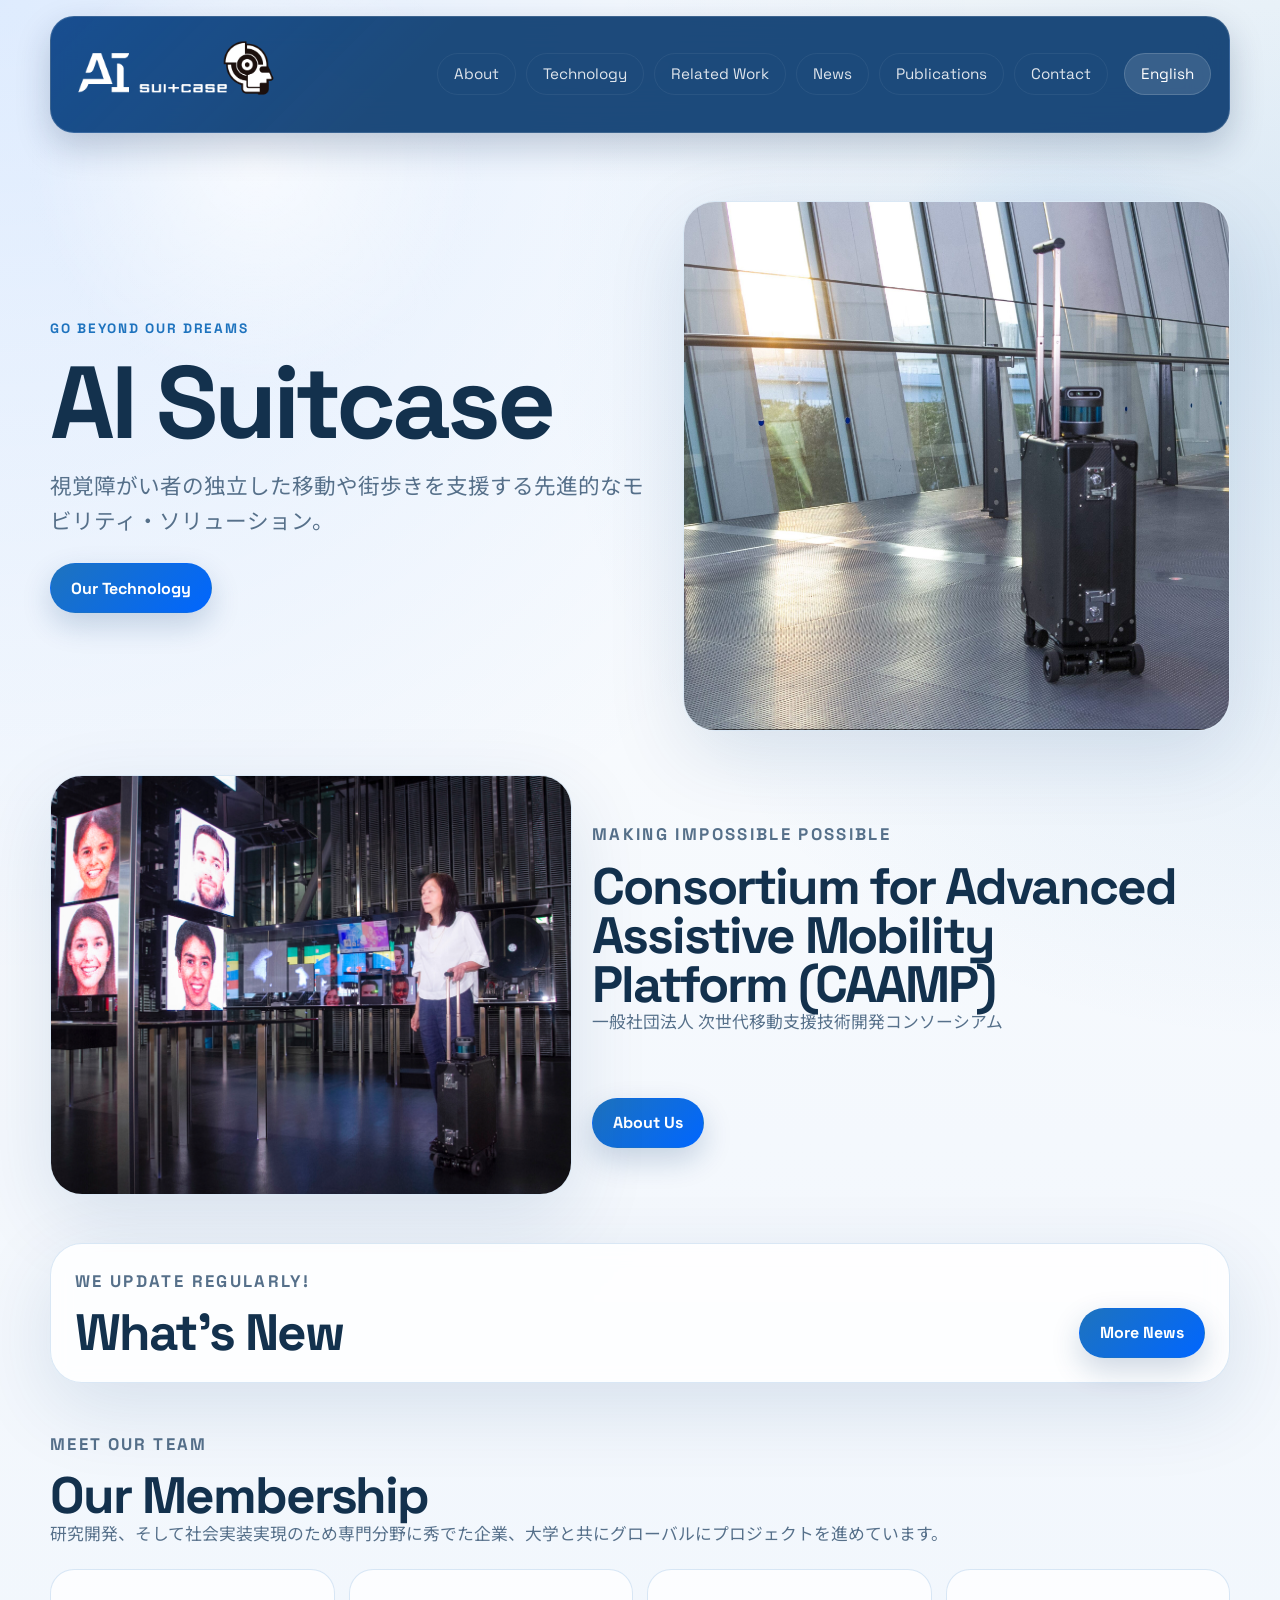
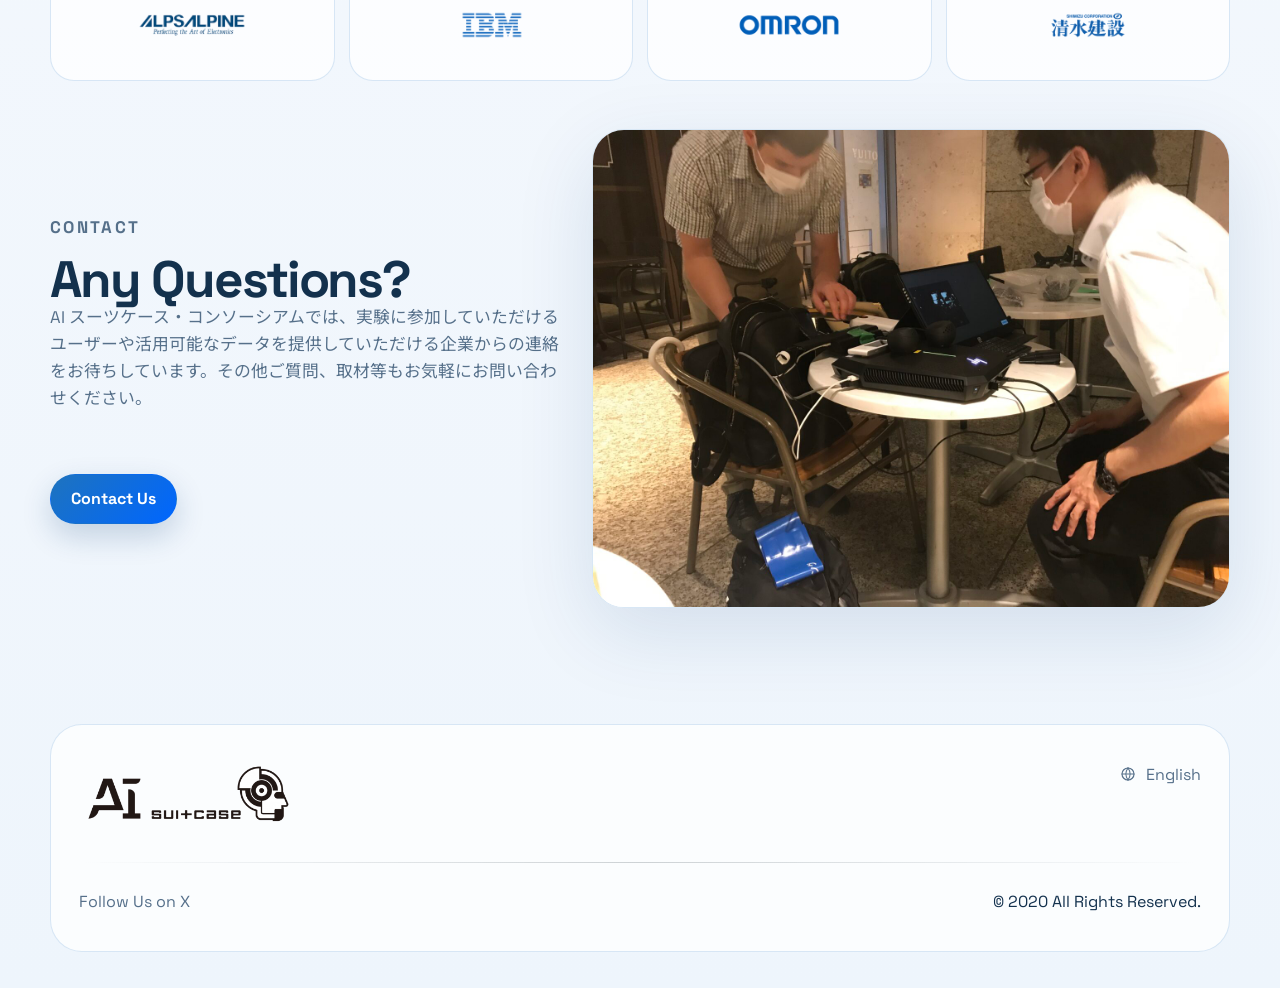
==== docs/index.html @ 3dce0c45 "change dir name Signed-off-by: Daisuke Sato <daisukes@cmu.edu>" ====
<!doctype html>
        <html lang="ja">
        <head>
          <meta charset="utf-8">
          <meta name="viewport" content="width=device-width, initial-scale=1">
          <title>AI Suitcase | CAAMP</title>
          <meta name="description" content="AIスーツケース・コンソーシアムの活動、技術、研究成果をまとめた静的サイト。">
          <link rel="preconnect" href="https://fonts.googleapis.com">
          <link rel="preconnect" href="https://fonts.gstatic.com" crossorigin>
          <link href="https://fonts.googleapis.com/css2?family=Space+Grotesk:wght@400;500;700&family=Noto+Sans+JP:wght@400;500;700;800&display=swap" rel="stylesheet">
          <link rel="stylesheet" href="assets/site.css">
        </head>
        <body class="locale-jp route-home">
          <div class="page-chrome"></div>
          <header class="site-header">
            <div class="header-inner">
              <a class="brand" href="./">
                <img class="brand-logo" src="assets/media/logo-header.png" alt="AIスーツケース">
              </a>
              <button class="nav-toggle" type="button" aria-expanded="false" aria-controls="site-nav">Menu</button>
              <nav class="site-nav" id="site-nav">
                <a class="nav-link" href="about/">About</a><a class="nav-link" href="technology/">Technology</a><a class="nav-link" href="related-work/">Related Work</a><a class="nav-link" href="news/">News</a><a class="nav-link" href="publications/">Publications</a><a class="nav-link" href="contact/">Contact</a>
                <a class="lang-switch" href="en/">English</a>
              </nav>
            </div>
          </header>

          <main class="site-main">
            <section class="hero hero-home reveal">
  <div class="hero-copy">
    <p class="eyebrow">Go Beyond Our Dreams</p>
    <h1>AI Suitcase</h1>
    <p class="lede">視覚障がい者の独立した移動や街歩きを支援する先進的なモビリティ・ソリューション。</p>
    <div class="button-row">
      <a class="button" href="technology/">Our Technology</a>
    </div>
  </div>
  <div class="hero-media">
    <div class="hero-image-frame">
      <img src="assets/media/hero-home.jpg" alt="AI Suitcase moving through a public space" loading="eager">
    </div>
  </div>
</section>

<section class="section split-section reveal home-intro">
  <div class="split-media surface">
    <img src="assets/media/home-intro-jp.jpg" alt="CAAMP members and AI Suitcase field testing" loading="lazy">
  </div>
  <div class="split-copy">
    <div class="section-heading">
      <p class="eyebrow">Making Impossible Possible</p>
      <h2>Consortium for Advanced Assistive Mobility Platform (CAAMP)</h2>
      <p>一般社団法人 次世代移動支援技術開発コンソーシアム</p>
    </div>
    <div class="button-row">
      <a class="button" href="about/">About Us</a>
    </div>
  </div>
</section>

<section class="section reveal">
  <article class="surface home-callout">
    <div class="section-heading">
      <p class="eyebrow">We Update regularly!</p>
      <h2>What&#x27;s New</h2>
    </div>
    <div class="button-row">
      <a class="button" href="news/">More News</a>
    </div>
  </article>
</section>

<section class="section reveal">
  <div class="section-heading">
    <p class="eyebrow">Meet Our Team</p>
    <h2>Our Membership</h2>
    <p>研究開発、そして社会実装実現のため専門分野に秀でた企業、大学と共にグローバルにプロジェクトを進めています。</p>
  </div>
  <div class="logo-strip"><a class="logo-chip" href="https://www.alpsalpine.com/j/" target="_blank" rel="noreferrer"><img src="assets/media/logo-alps.png" alt="Alps Alpine" loading="lazy"></a><a class="logo-chip" href="https://www.ibm.com/jp-ja" target="_blank" rel="noreferrer"><img src="assets/media/logo-ibm.png" alt="IBM" loading="lazy"></a><a class="logo-chip" href="https://www.omron.co.jp/" target="_blank" rel="noreferrer"><img src="assets/media/logo-omron.png" alt="OMRON" loading="lazy"></a><a class="logo-chip" href="https://www.shimz.co.jp/" target="_blank" rel="noreferrer"><img src="assets/media/logo-shimizu.png" alt="Shimizu" loading="lazy"></a></div>
</section>

<section class="section split-section reveal home-contact">
  <div class="split-copy">
    <div class="section-heading">
      <p class="eyebrow">Contact</p>
      <h2>Any Questions?</h2>
      <p>AI スーツケース・コンソーシアムでは、実験に参加していただけるユーザーや活用可能なデータを提供していただける企業からの連絡をお待ちしています。その他ご質問、取材等もお気軽にお問い合わせください。</p>
    </div>
    <div class="button-row">
      <a class="button" href="contact/">Contact Us</a>
    </div>
  </div>
  <div class="split-media surface">
    <img src="assets/media/home-contact.jpg" alt="Demonstration scene with AI Suitcase users" loading="lazy">
  </div>
</section>
          </main>

          <footer class="site-footer">
  <div class="footer-shell">
    <div class="footer-row footer-row-top">
      <a class="footer-brand" href="./">
        <img src="assets/media/logo-footer.png" alt="AI Suitcase" loading="lazy">
      </a>
      <div class="footer-row-action">
        <a class="footer-language-link" href="en/"><svg viewBox="0 0 24 24" aria-hidden="true"><circle cx="12" cy="12" r="9"></circle><path d="M3 12h18"></path><path d="M12 3a15 15 0 0 1 0 18"></path><path d="M12 3a15 15 0 0 0 0 18"></path></svg><span>English</span></a>
      </div>
    </div>
    <div class="footer-rule"></div>
    <div class="footer-row footer-row-bottom">
      <div class="footer-row-action">
        <a class="footer-follow-link" href="https://twitter.com/AISuitcaseCAAMP" target="_blank" rel="noreferrer" aria-label="Follow AI Suitcase on X">Follow Us on X</a>
      </div>
      <p class="footer-copy">© 2020 All Rights Reserved.</p>
    </div>
  </div>
</footer>

          <script src="assets/site.js" defer></script>
        </body>
        </html>
---- docs/assets/site.css ----
:root {
  --bg: #f4f8fd;
  --bg-strong: #e8f0fa;
  --surface: rgba(255, 255, 255, 0.84);
  --surface-strong: rgba(255, 255, 255, 0.96);
  --text: #13314d;
  --muted: #56708a;
  --accent: #1e73be;
  --accent-2: #0066ff;
  --accent-dark: #0f3f73;
  --header-bg: rgba(15, 63, 115, 0.94);
  --header-border: rgba(255, 255, 255, 0.14);
  --border: rgba(30, 115, 190, 0.16);
  --shadow: 0 24px 80px rgba(12, 61, 115, 0.12);
  --radius-xl: 32px;
  --radius-lg: 24px;
  --radius-md: 18px;
  --radius-sm: 999px;
  --content: 1180px;
}

*,
*::before,
*::after {
  box-sizing: border-box;
}

html {
  scroll-behavior: smooth;
}

body {
  margin: 0;
  min-height: 100vh;
  color: var(--text);
  background:
    radial-gradient(circle at 0% 0%, rgba(0, 102, 255, 0.12), transparent 34%),
    radial-gradient(circle at 100% 12%, rgba(30, 115, 190, 0.16), transparent 28%),
    linear-gradient(180deg, #fdfefe 0%, var(--bg) 44%, #eef5fc 100%);
  font-family: "Space Grotesk", "Noto Sans JP", sans-serif;
  line-height: 1.6;
}

img,
video {
  display: block;
  max-width: 100%;
}

a {
  color: inherit;
  text-decoration: none;
}

p,
ul,
ol {
  margin: 0;
}

ul {
  padding-left: 1.2rem;
}

.page-chrome {
  position: fixed;
  inset: 0;
  pointer-events: none;
  background:
    radial-gradient(circle at 20% 18%, rgba(255, 255, 255, 0.68), transparent 18%),
    radial-gradient(circle at 82% 32%, rgba(142, 192, 245, 0.22), transparent 14%);
  z-index: -1;
}

.site-header {
  position: sticky;
  top: 0;
  z-index: 20;
  padding: 16px 20px 0;
}

.header-inner {
  max-width: var(--content);
  margin: 0 auto;
  display: flex;
  align-items: center;
  justify-content: space-between;
  gap: 24px;
  padding: 14px 18px;
  border: 1px solid var(--header-border);
  border-radius: var(--radius-lg);
  background:
    linear-gradient(135deg, rgba(0, 102, 255, 0.16), transparent 32%),
    var(--header-bg);
  backdrop-filter: blur(18px);
  box-shadow: 0 14px 34px rgba(8, 38, 77, 0.22);
}

.brand {
  display: inline-flex;
  align-items: center;
  min-width: 0;
}

.brand-logo {
  width: 216px;
  height: auto;
}

.site-nav {
  display: flex;
  align-items: center;
  gap: 10px;
  flex-wrap: wrap;
}

.nav-link,
.lang-switch {
  display: inline-flex;
  align-items: center;
  justify-content: center;
  min-height: 42px;
  padding: 0 16px;
  border-radius: var(--radius-sm);
  border: 1px solid rgba(255, 255, 255, 0.06);
  color: rgba(255, 255, 255, 0.86);
  font-size: 0.95rem;
  transition: 180ms ease;
}

.nav-link:hover,
.lang-switch:hover {
  color: #fff;
  border-color: rgba(255, 255, 255, 0.14);
  background: rgba(255, 255, 255, 0.1);
}

.nav-link.is-active,
.lang-switch {
  color: #fff;
  border-color: rgba(255, 255, 255, 0.16);
  background: rgba(255, 255, 255, 0.12);
}

.lang-switch {
  margin-left: 6px;
}

.chip {
  display: inline-flex;
  align-items: center;
  justify-content: center;
  min-height: 42px;
  padding: 0 16px;
  border-radius: var(--radius-sm);
  border: 1px solid rgba(30, 115, 190, 0.14);
  color: var(--accent-dark);
  background: rgba(30, 115, 190, 0.06);
  font-size: 0.95rem;
  transition: 180ms ease;
}

.chip:hover {
  color: var(--accent-dark);
  border-color: rgba(30, 115, 190, 0.22);
  background: rgba(30, 115, 190, 0.12);
}

.nav-toggle {
  display: none;
  appearance: none;
  border: 1px solid rgba(255, 255, 255, 0.14);
  background: rgba(255, 255, 255, 0.08);
  color: #fff;
  border-radius: var(--radius-sm);
  min-height: 42px;
  padding: 0 16px;
  font: inherit;
}

.site-main {
  padding: 28px 20px 80px;
}

.hero,
.section {
  max-width: var(--content);
  margin: 0 auto 24px;
}

.hero {
  display: grid;
  grid-template-columns: minmax(0, 1.05fr) minmax(320px, 0.95fr);
  gap: 28px;
  align-items: center;
  padding: 40px 0 8px;
}

.page-hero {
  grid-template-columns: minmax(0, 1.15fr) minmax(0, 0.85fr);
}

.hero-single {
  grid-template-columns: 1fr;
}

.hero-single .hero-copy {
  max-width: 54rem;
}

.hero-copy,
.hero-media,
.surface,
.split-media {
  border-radius: var(--radius-xl);
}

.hero-copy {
  padding: 6px 0;
}

.eyebrow,
.section-kicker {
  margin-bottom: 14px;
  color: var(--accent);
  font-size: 0.85rem;
  font-weight: 700;
  letter-spacing: 0.14em;
  text-transform: uppercase;
}

.hero h1,
.section-heading h2,
.site-footer h2 {
  margin: 0;
  line-height: 0.96;
  letter-spacing: -0.04em;
  font-weight: 700;
}

.section-heading h3 {
  margin: 0;
  font-size: clamp(1.4rem, 2.6vw, 2rem);
  line-height: 1.05;
  letter-spacing: -0.03em;
}

.hero h1 {
  font-size: clamp(3.7rem, 8vw, 7rem);
  max-width: 10ch;
}

.page-hero h1 {
  font-size: clamp(2.8rem, 6vw, 4.8rem);
  max-width: 12ch;
}

.lede,
.section-heading p,
.surface p,
.member-card p,
.contact-card p {
  color: var(--muted);
  font-size: 1.05rem;
}

.lede {
  max-width: 40rem;
  margin-top: 18px;
  font-size: clamp(1.1rem, 2vw, 1.35rem);
}

.button-row,
.section-actions,
.chip-row {
  display: flex;
  flex-wrap: wrap;
  gap: 12px;
  margin-top: 24px;
}

.button {
  display: inline-flex;
  align-items: center;
  justify-content: center;
  min-height: 50px;
  padding: 0 20px;
  border-radius: var(--radius-sm);
  background: linear-gradient(135deg, var(--accent), var(--accent-2));
  color: #fff;
  border: 1px solid transparent;
  font-weight: 700;
  transition: transform 180ms ease, box-shadow 180ms ease, background 180ms ease;
  box-shadow: 0 12px 30px rgba(12, 61, 115, 0.2);
}

.button:hover {
  transform: translateY(-1px);
  box-shadow: 0 18px 36px rgba(12, 61, 115, 0.24);
}

.button.button-secondary {
  background: rgba(255, 255, 255, 0.76);
  color: var(--accent-dark);
  border-color: var(--border);
  box-shadow: none;
}

.hero-media {
  position: relative;
}

.hero-image-frame,
.split-media,
.video-shell {
  overflow: hidden;
  border: 1px solid var(--border);
  background: var(--surface-strong);
  box-shadow: var(--shadow);
}

.hero-image-frame {
  min-height: 520px;
  border-radius: var(--radius-xl);
}

.hero-image-frame img,
.split-media img {
  width: 100%;
  height: 100%;
  object-fit: cover;
}

.floating-note {
  position: absolute;
  right: 20px;
  bottom: -18px;
  max-width: 240px;
  padding: 18px 20px;
}

.surface {
  border: 1px solid var(--border);
  background: var(--surface);
  backdrop-filter: blur(10px);
  box-shadow: var(--shadow);
  padding: 24px;
}

.section {
  padding: 12px 0;
}

.section-accent .surface,
.highlight-card {
  background: linear-gradient(180deg, rgba(247, 251, 255, 0.96), rgba(234, 243, 252, 0.9));
}

.section-heading {
  margin-bottom: 22px;
}

.section-heading-compact {
  margin-bottom: 16px;
}

.section-heading h2,
.site-footer h2 {
  font-size: clamp(2rem, 4vw, 3.3rem);
  max-width: 14ch;
}

.card-grid,
.metric-grid,
.member-grid,
.contact-grid,
.stack-grid {
  display: grid;
  gap: 18px;
}

.card-grid {
  grid-template-columns: repeat(3, minmax(0, 1fr));
}

.card-grid-2 {
  grid-template-columns: repeat(2, minmax(0, 1fr));
}

.card-grid-3 {
  grid-template-columns: repeat(3, minmax(0, 1fr));
}

.card-grid-4 {
  grid-template-columns: repeat(4, minmax(0, 1fr));
}

.metric-grid {
  grid-template-columns: repeat(3, minmax(0, 1fr));
}

.member-grid {
  grid-template-columns: repeat(3, minmax(0, 1fr));
}

.contact-grid {
  grid-template-columns: repeat(2, minmax(0, 1fr));
}

.stack-grid {
  grid-template-columns: repeat(2, minmax(0, 1fr));
}

.surface h3,
.resource-card h3,
.member-card h3 {
  margin: 0 0 10px;
  font-size: 1.2rem;
  line-height: 1.15;
}

.member-card {
  display: grid;
  gap: 16px;
  padding: 0;
  overflow: hidden;
}

.member-card img {
  width: 100%;
  aspect-ratio: 1 / 0.9;
  object-fit: cover;
}

.member-card > div {
  padding: 0 20px 20px;
}

.tech-card img {
  width: 84px;
  height: 84px;
  margin-bottom: 18px;
  object-fit: contain;
}

.step-card {
  min-height: 100%;
}

.split-section {
  display: grid;
  grid-template-columns: minmax(0, 0.9fr) minmax(0, 1.1fr);
  gap: 20px;
  align-items: stretch;
}

.split-copy {
  display: flex;
  flex-direction: column;
  justify-content: center;
  gap: 16px;
  padding: 8px 0;
}

.split-copy.surface,
.split-media.surface {
  min-height: 100%;
}

.split-media {
  min-height: 380px;
  padding: 0;
}

.logo-strip {
  display: grid;
  grid-template-columns: repeat(auto-fit, minmax(160px, 1fr));
  gap: 14px;
}

.logo-chip {
  display: flex;
  align-items: center;
  justify-content: center;
  min-height: 112px;
  padding: 18px;
  border-radius: var(--radius-lg);
  border: 1px solid var(--border);
  background: rgba(255, 255, 255, 0.72);
}

.logo-chip:hover {
  border-color: rgba(11, 106, 103, 0.24);
  background: rgba(255, 255, 255, 0.88);
}

.logo-chip img {
  max-height: 44px;
  width: auto;
  object-fit: contain;
}

.home-intro .section-heading h2 {
  max-width: 18ch;
}

.home-contact .section-heading h2 {
  max-width: 12ch;
}

.home-intro .split-media,
.home-contact .split-media {
  min-height: 420px;
}

.home-callout {
  display: flex;
  align-items: end;
  justify-content: space-between;
  gap: 24px;
}

.home-callout .section-heading,
.home-callout .button-row {
  margin: 0;
}

.about-page-title {
  padding-top: 32px;
}

.about-page-title h1 {
  margin: 0;
  font-size: clamp(3rem, 8vw, 5.4rem);
  line-height: 0.95;
  letter-spacing: -0.05em;
}

.about-mission-grid,
.about-media-grid {
  display: grid;
  grid-template-columns: repeat(2, minmax(0, 1fr));
  gap: 20px;
  align-items: stretch;
}

.about-mission-copy h2,
.about-document h2,
.about-contact-copy h2 {
  margin: 0 0 16px;
  font-size: clamp(1.9rem, 4vw, 3rem);
  line-height: 1;
  letter-spacing: -0.04em;
}

.about-mission-copy-single {
  max-width: 60rem;
}

.about-inline-video video {
  width: 100%;
  aspect-ratio: 4 / 3;
  object-fit: cover;
  background: #000;
}

.about-rule {
  display: grid;
  grid-template-columns: 1fr auto 1fr;
  gap: 18px;
  align-items: center;
  margin: 28px 0 18px;
}

.about-rule h3 {
  margin: 0;
  font-size: 1.18rem;
  line-height: 1.15;
}

.about-rule-line {
  height: 1px;
  background: linear-gradient(90deg, transparent, rgba(19, 40, 44, 0.2), transparent);
}

.about-member-grid,
.about-logo-grid,
.about-tech-grid {
  display: grid;
  gap: 18px;
}

.about-member-grid-board {
  grid-template-columns: repeat(4, minmax(0, 1fr));
}

.about-member-grid-distinguished {
  grid-template-columns: repeat(2, minmax(0, 1fr));
  max-width: 840px;
  margin: 0 auto;
}

.member-card-compact {
  max-width: 360px;
  width: 100%;
  justify-self: center;
}

.member-card-compact img {
  aspect-ratio: 1 / 1;
}

.about-logo-grid {
  grid-template-columns: repeat(4, minmax(0, 1fr));
}

.about-logo-panel {
  display: flex;
  align-items: center;
  justify-content: center;
  min-height: 136px;
}

.about-logo-panel img {
  width: auto;
  max-width: 72%;
  max-height: 56px;
  object-fit: contain;
}

.about-empty {
  min-height: 20px;
  border-top: 1px dashed rgba(19, 40, 44, 0.16);
}

.about-support-list {
  list-style: none;
  padding: 26px 28px;
  display: grid;
  gap: 14px;
}

.about-support-list li {
  position: relative;
  padding-left: 18px;
  color: var(--muted);
}

.about-support-list li::before {
  content: "";
  position: absolute;
  left: 0;
  top: 0.72em;
  width: 7px;
  height: 7px;
  border-radius: 999px;
  background: var(--accent);
  transform: translateY(-50%);
}

.about-document {
  text-align: center;
  padding: 34px 24px;
}

.about-document p {
  display: flex;
  justify-content: center;
}

.about-tech-head {
  display: flex;
  align-items: end;
  justify-content: space-between;
  gap: 24px;
  margin-bottom: 22px;
}

.about-tech-grid {
  grid-template-columns: repeat(3, minmax(0, 1fr));
}

.about-tech-card {
  display: grid;
  align-content: start;
  justify-items: center;
  gap: 18px;
  min-height: 100%;
  text-align: center;
}

.about-tech-card h3 {
  margin: 0;
  font-size: 1.04rem;
  line-height: 1.2;
}

.about-tech-icon {
  width: 100%;
  max-width: 164px;
  aspect-ratio: 1 / 1;
  object-fit: contain;
}

.about-tech-sponsor {
  display: flex;
  align-items: center;
  justify-content: center;
  min-height: 52px;
}

.about-tech-sponsor img {
  width: auto;
  max-width: 76%;
  max-height: 42px;
  object-fit: contain;
}

.about-contact-copy {
  padding: 32px;
}

.page-title-section,
.technology-page-title {
  padding-top: 32px;
}

.page-title-panel,
.technology-title-panel {
  padding: 44px 40px;
  background:
    linear-gradient(135deg, rgba(11, 106, 103, 0.16), rgba(255, 255, 255, 0.82)),
    linear-gradient(180deg, rgba(255, 255, 255, 0.9), rgba(255, 255, 255, 0.7));
}

.page-title-panel h1,
.technology-title-panel h1 {
  margin: 0;
  font-size: clamp(3rem, 8vw, 5.4rem);
  line-height: 0.95;
  letter-spacing: -0.05em;
}

.section-divider-title {
  display: grid;
  grid-template-columns: 1fr auto 1fr;
  gap: 18px;
  align-items: center;
  margin-bottom: 22px;
}

.section-divider-title h2 {
  margin: 0;
  font-size: clamp(1.8rem, 3.6vw, 2.7rem);
  line-height: 1;
  letter-spacing: -0.04em;
}

.section-divider-line {
  height: 1px;
  background: linear-gradient(90deg, transparent, rgba(19, 40, 44, 0.2), transparent);
}

.related-intro-panel,
.news-twitter-panel,
.contact-panel {
  max-width: 920px;
  margin: 0 auto;
}

.related-intro-panel p,
.news-twitter-panel p,
.contact-panel p {
  color: var(--muted);
}

.news-twitter-panel {
  display: grid;
  justify-items: center;
  gap: 14px;
  text-align: center;
}

.news-release-grid,
.news-media-stack,
.publication-archive {
  display: grid;
  gap: 18px;
}

.news-release-grid,
.news-media-stack,
.publication-archive,
.contact-page-layout {
  max-width: 980px;
  margin: 0 auto;
}

.news-release-grid-cards {
  grid-template-columns: repeat(2, minmax(0, 1fr));
}

.news-release-card,
.news-media-year,
.publication-year-static {
  min-height: 100%;
}

.publication-year-static {
  display: grid;
  gap: 14px;
}

.publication-year-heading,
.contact-panel h2 {
  margin: 0;
  font-size: clamp(1.9rem, 4vw, 3rem);
  line-height: 1;
  letter-spacing: -0.04em;
}

.contact-panel {
  padding: 32px;
}

.contact-detail-stack {
  display: grid;
  gap: 16px;
  margin-top: 20px;
}

.contact-detail-item p:last-child {
  max-width: 34rem;
}

.contact-map-frame {
  overflow: hidden;
  padding: 0;
}

.contact-map-frame iframe {
  display: block;
  width: 100%;
  min-height: 420px;
  border: 0;
}

.technology-video-frame {
  overflow: hidden;
  background: #000;
}

.technology-video-frame iframe {
  display: block;
  width: 100%;
  aspect-ratio: 16 / 9;
  border: 0;
}

.technology-system-section {
  display: grid;
  grid-template-columns: minmax(220px, 0.38fr) minmax(0, 1fr);
  gap: 26px;
  align-items: start;
}

.technology-system-copy {
  padding-top: 8px;
}

.technology-system-copy h2,
.technology-section-title h2,
.technology-contact-copy h2 {
  margin: 0;
  font-size: clamp(2rem, 4vw, 3.2rem);
  line-height: 0.98;
  letter-spacing: -0.04em;
}

.technology-system-media {
  display: grid;
  gap: 18px;
  padding: 24px;
}

.technology-system-media img {
  width: 100%;
  height: auto;
  object-fit: contain;
}

.technology-system-labels {
  list-style: none;
  padding: 0;
  display: flex;
  flex-wrap: wrap;
  gap: 10px;
}

.technology-system-labels li {
  padding: 8px 14px;
  border: 1px solid var(--border);
  border-radius: 999px;
  background: rgba(255, 255, 255, 0.72);
  color: var(--muted);
  font-size: 0.92rem;
}

.technology-section-title {
  margin-bottom: 22px;
  text-align: center;
}

.technology-card-grid,
.technology-video-grid {
  display: grid;
  gap: 18px;
}

.technology-card-grid {
  grid-template-columns: repeat(3, minmax(0, 1fr));
}

.technology-card {
  display: grid;
  align-content: start;
  justify-items: center;
  gap: 18px;
  min-height: 100%;
  text-align: center;
}

.technology-card-image {
  width: min(100%, 220px);
  height: 168px;
  object-fit: contain;
}

.technology-card h3 {
  margin: 0;
  font-size: 1.04rem;
  line-height: 1.22;
}

.technology-card-sponsor {
  display: flex;
  align-items: center;
  justify-content: center;
  min-height: 56px;
  margin-top: auto;
}

.technology-card-sponsor img {
  width: auto;
  max-width: 78%;
  max-height: 44px;
  object-fit: contain;
}

.technology-card-sponsor-empty {
  visibility: hidden;
}

.technology-video-grid {
  grid-template-columns: repeat(2, minmax(0, 1fr));
}

.technology-contact-copy {
  padding: 32px;
}

.technology-contact-copy p {
  max-width: 38rem;
}

.link-list,
.publication-list {
  display: grid;
  gap: 12px;
  margin-top: 10px;
  color: var(--muted);
}

.link-list.dense,
.publication-list {
  gap: 10px;
}

.link-list li,
.publication-list li {
  break-inside: avoid;
}

.link-list a,
.publication-list a {
  text-decoration: underline;
  text-decoration-color: rgba(11, 106, 103, 0.4);
  text-underline-offset: 0.18em;
}

.news-card,
.publication-year,
.resource-card,
.contact-card {
  min-height: 100%;
}

.publication-list {
  column-count: 2;
  column-gap: 24px;
}

.video-shell {
  padding: 0;
  border-radius: var(--radius-xl);
}

.video-shell video {
  width: 100%;
  aspect-ratio: 16 / 9;
  background: #000;
}

.site-footer {
  padding: 0 20px 36px;
}

.footer-shell {
  max-width: var(--content);
  margin: 0 auto;
  padding: 28px;
  border-radius: var(--radius-xl);
  border: 1px solid var(--border);
  background: rgba(255, 255, 255, 0.74);
}

.footer-row {
  display: flex;
  align-items: center;
  justify-content: space-between;
  gap: 24px;
}

.footer-row-top {
  align-items: flex-start;
}

.footer-brand {
  display: inline-flex;
  align-items: center;
}

.footer-brand img {
  width: min(220px, 100%);
  height: auto;
}

.footer-row-action {
  display: flex;
  align-items: center;
  justify-content: flex-end;
  min-height: 42px;
}

.footer-rule {
  height: 1px;
  margin: 18px 0;
  background: linear-gradient(90deg, transparent, rgba(19, 40, 44, 0.2), transparent);
}

.footer-language-link,
.footer-follow-link {
  display: inline-flex;
  align-items: center;
  gap: 10px;
  min-height: 42px;
  color: var(--muted);
  transition: 180ms ease;
}

.footer-language-link:hover,
.footer-follow-link:hover {
  color: var(--text);
}

.footer-language-link svg {
  width: 16px;
  height: 16px;
  fill: none;
  stroke: currentColor;
  stroke-width: 1.8;
  stroke-linecap: round;
  stroke-linejoin: round;

.footer-follow-link,
.footer-copy {
  margin: 0;
  font-size: 0.95rem;
}

.footer-copy {
  text-align: right;
}

.reveal {
  opacity: 0;
  transform: translateY(28px);
  transition: opacity 560ms ease, transform 560ms ease;
}

.reveal.is-visible {
  opacity: 1;
  transform: translateY(0);
}

@media (max-width: 1100px) {
  .hero,
  .page-hero,
  .split-section,
  .card-grid,
  .card-grid-2,
  .card-grid-3,
  .card-grid-4,
  .metric-grid,
  .member-grid,
  .contact-grid,
  .stack-grid,
  .logo-strip {
    grid-template-columns: repeat(2, minmax(0, 1fr));
  }

  .hero {
    padding-top: 20px;
  }

  .publication-list {
    column-count: 1;
  }

  .about-member-grid-board,
  .about-logo-grid,
  .about-tech-grid,
  .about-mission-grid,
  .about-media-grid,
  .technology-card-grid,
  .technology-video-grid {
    grid-template-columns: repeat(2, minmax(0, 1fr));
  }

  .technology-system-section {
    grid-template-columns: 1fr;
  }

  .news-release-grid-cards {
    grid-template-columns: repeat(2, minmax(0, 1fr));
  }
}

@media (max-width: 760px) {
  .site-header {
    padding: 12px 12px 0;
  }

  .header-inner {
    gap: 12px;
    padding: 12px;
    flex-wrap: wrap;
  }

  .brand-logo {
    width: 172px;
  }

  .nav-toggle {
    display: inline-flex;
    margin-left: auto;
  }

  .site-nav {
    display: none;
    width: 100%;
    flex-direction: column;
    align-items: stretch;
    padding-top: 10px;
  }

  .site-nav.is-open {
    display: flex;
  }

  .nav-link,
  .lang-switch {
    width: 100%;
    justify-content: flex-start;
    margin-left: 0;
  }

  .home-callout {
    flex-direction: column;
    align-items: flex-start;
  }

  .about-mission-grid,
  .about-media-grid,
  .about-member-grid-board,
  .about-member-grid-distinguished,
  .about-logo-grid,
  .about-tech-grid,
  .technology-card-grid,
  .technology-video-grid,
  .news-release-grid-cards {
    grid-template-columns: 1fr;
  }

  .about-rule {
    grid-template-columns: 1fr;
    gap: 10px;
  }

  .section-divider-title {
    grid-template-columns: 1fr;
    gap: 10px;
  }

  .section-divider-line:first-child {
    display: none;
  }

  .about-rule-line:first-child {
    display: none;
  }

  .about-tech-head {
    flex-direction: column;
    align-items: flex-start;
  }

  .page-title-panel,
  .technology-title-panel,
  .technology-contact-copy,
  .contact-panel {
    padding: 28px 24px;
  }

  .contact-map-frame iframe {
    min-height: 320px;
  }

  .site-main {
    padding: 20px 12px 56px;
  }

  .hero,
  .page-hero,
  .split-section,
  .card-grid,
  .card-grid-2,
  .card-grid-3,
  .card-grid-4,
  .metric-grid,
  .member-grid,
  .contact-grid,
  .stack-grid,
  .logo-strip {
    grid-template-columns: 1fr;
  }

  .hero h1 {
    font-size: clamp(2.8rem, 14vw, 4.4rem);
  }

  .hero-image-frame {
    min-height: 360px;
  }

  .surface {
    padding: 20px;
  }

  .floating-note {
    position: static;
    margin-top: 14px;
    max-width: none;
  }

  .footer-shell {
    padding: 22px;
  }

  .footer-row {
    flex-direction: column;
    align-items: flex-start;
  }

  .footer-row-action,
  .footer-copy {
    justify-content: flex-start;
    text-align: left;
  }
}
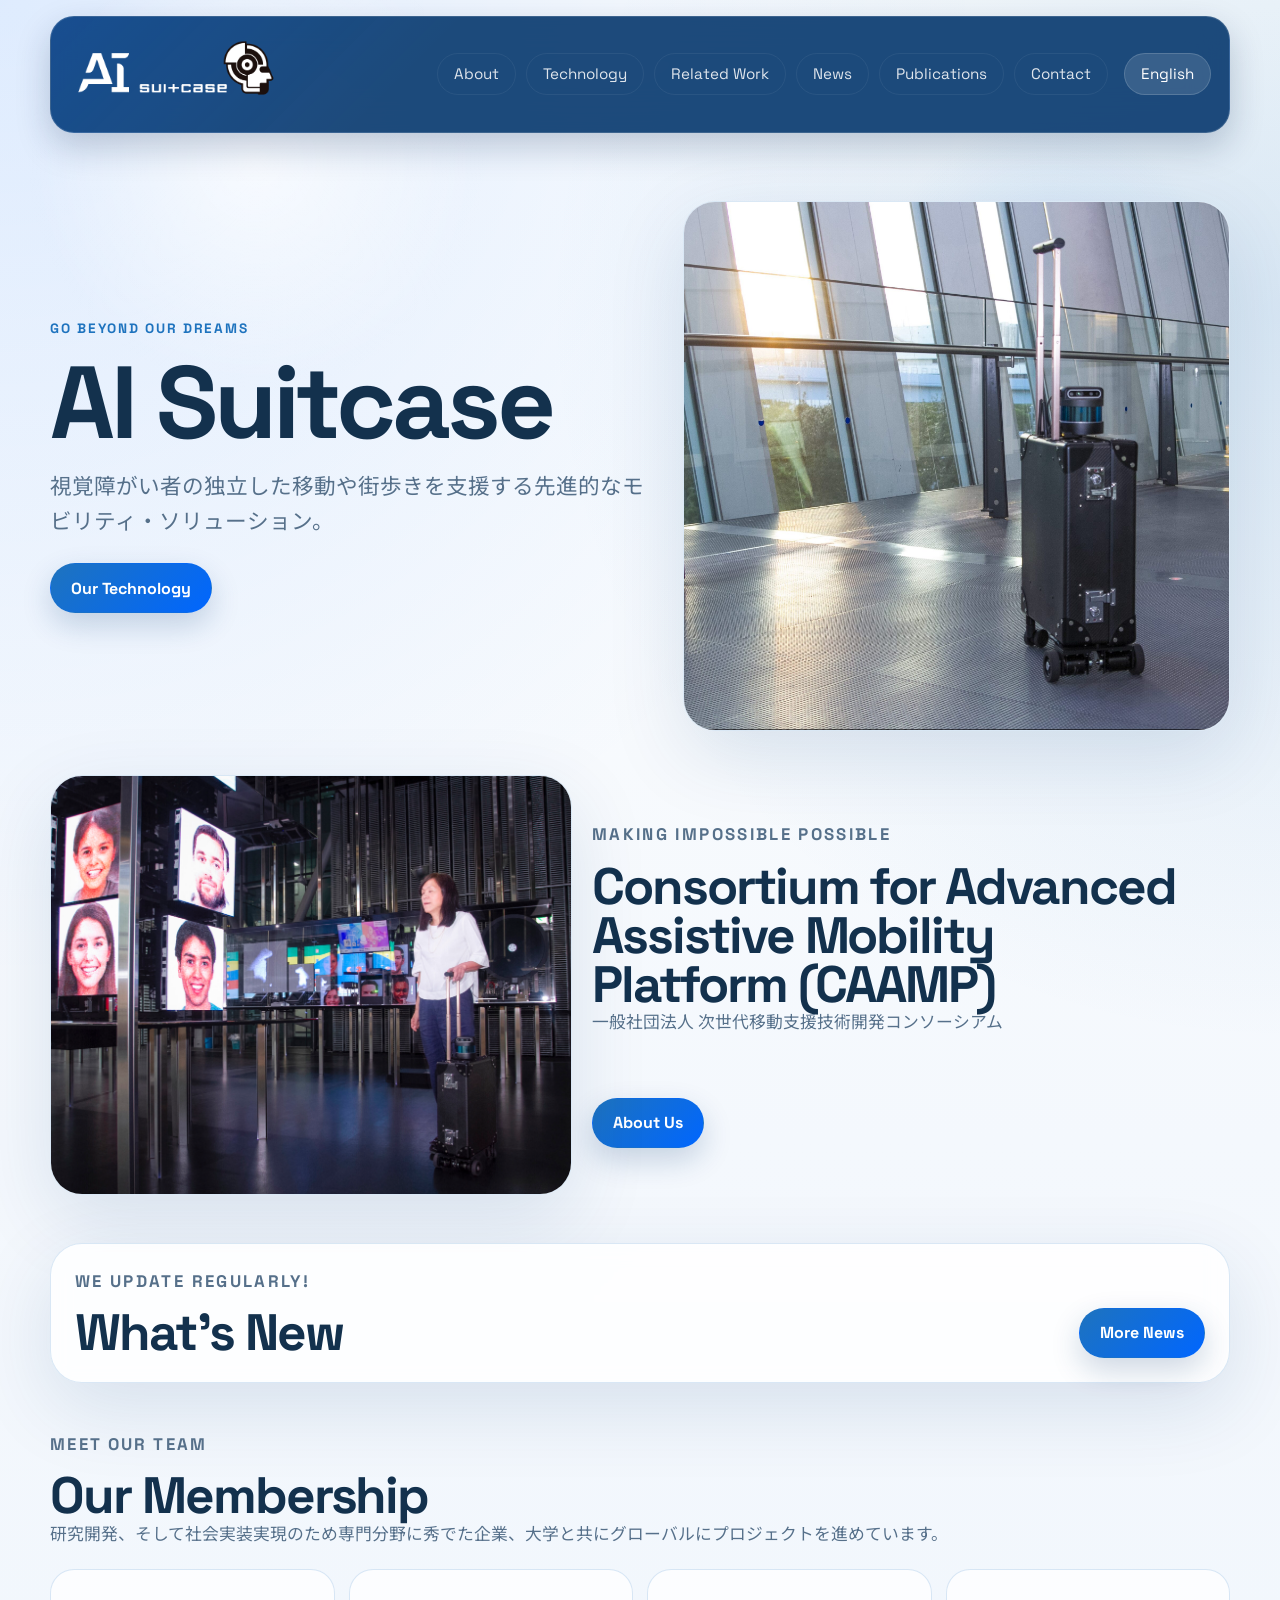
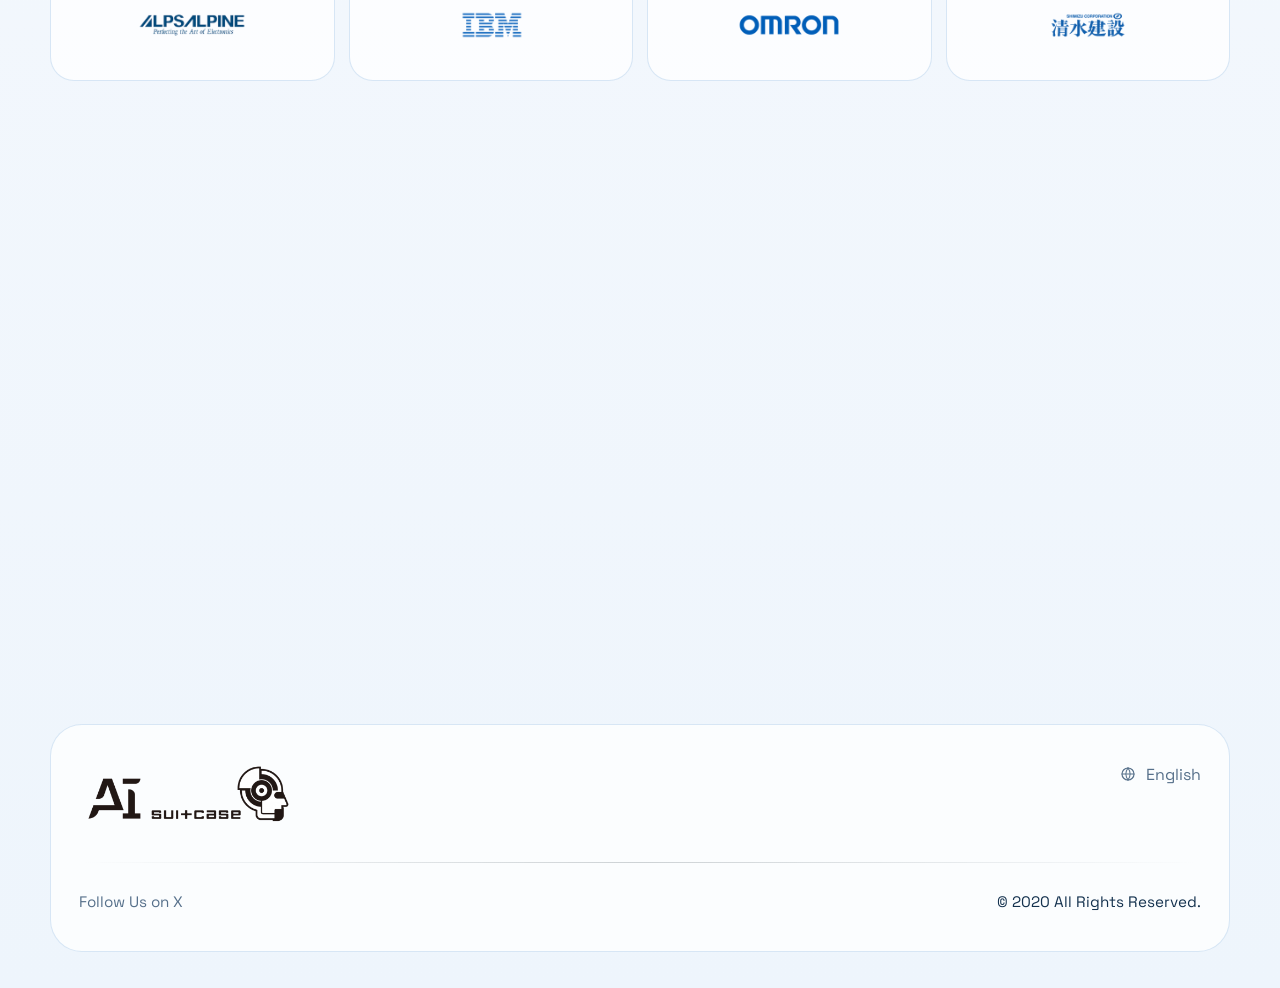
==== commit 9ba638fe: "Localize alt text across the site Signed-off-by: Daisuke Sato <daisukes@cmu.edu>" ====
--- a/docs/index.html
+++ b/docs/index.html
@@ -15,7 +15,7 @@
           <header class="site-header">
             <div class="header-inner">
               <a class="brand" href="./">
-                <img class="brand-logo" src="assets/media/logo-header.png" alt="AIスーツケース">
+                <img class="brand-logo" src="assets/media/logo-header.png" alt="一般社団法人 次世代移動支援技術開発コンソーシアム">
               </a>
               <button class="nav-toggle" type="button" aria-expanded="false" aria-controls="site-nav">Menu</button>
               <nav class="site-nav" id="site-nav">
@@ -37,14 +37,14 @@
   </div>
   <div class="hero-media">
     <div class="hero-image-frame">
-      <img src="assets/media/hero-home.jpg" alt="AI Suitcase moving through a public space" loading="eager">
+      <img src="assets/media/hero-home.jpg" alt="公共空間を移動するAIスーツケース" loading="eager">
     </div>
   </div>
 </section>
 
 <section class="section split-section reveal home-intro">
   <div class="split-media surface">
-    <img src="assets/media/home-intro-jp.jpg" alt="CAAMP members and AI Suitcase field testing" loading="lazy">
+    <img src="assets/media/home-intro-jp.jpg" alt="AIスーツケースの実証実験を行うCAAMPメンバー" loading="lazy">
   </div>
   <div class="split-copy">
     <div class="section-heading">
@@ -76,7 +76,7 @@
     <h2>Our Membership</h2>
     <p>研究開発、そして社会実装実現のため専門分野に秀でた企業、大学と共にグローバルにプロジェクトを進めています。</p>
   </div>
-  <div class="logo-strip"><a class="logo-chip" href="https://www.alpsalpine.com/j/" target="_blank" rel="noreferrer"><img src="assets/media/logo-alps.png" alt="Alps Alpine" loading="lazy"></a><a class="logo-chip" href="https://www.ibm.com/jp-ja" target="_blank" rel="noreferrer"><img src="assets/media/logo-ibm.png" alt="IBM" loading="lazy"></a><a class="logo-chip" href="https://www.omron.co.jp/" target="_blank" rel="noreferrer"><img src="assets/media/logo-omron.png" alt="OMRON" loading="lazy"></a><a class="logo-chip" href="https://www.shimz.co.jp/" target="_blank" rel="noreferrer"><img src="assets/media/logo-shimizu.png" alt="Shimizu" loading="lazy"></a></div>
+  <div class="logo-strip"><a class="logo-chip" href="https://www.alpsalpine.com/j/" target="_blank" rel="noreferrer"><img src="assets/media/logo-alps.png" alt="アルプスアルパイン株式会社" loading="lazy"></a><a class="logo-chip" href="https://www.ibm.com/jp-ja" target="_blank" rel="noreferrer"><img src="assets/media/logo-ibm.png" alt="日本アイ・ビー・エム株式会社" loading="lazy"></a><a class="logo-chip" href="https://www.omron.co.jp/" target="_blank" rel="noreferrer"><img src="assets/media/logo-omron.png" alt="オムロン株式会社" loading="lazy"></a><a class="logo-chip" href="https://www.shimz.co.jp/" target="_blank" rel="noreferrer"><img src="assets/media/logo-shimizu.png" alt="清水建設株式会社" loading="lazy"></a></div>
 </section>
 
 <section class="section split-section reveal home-contact">
@@ -91,7 +91,7 @@
     </div>
   </div>
   <div class="split-media surface">
-    <img src="assets/media/home-contact.jpg" alt="Demonstration scene with AI Suitcase users" loading="lazy">
+    <img src="assets/media/home-contact.jpg" alt="AIスーツケース利用者とのデモンストレーションの様子" loading="lazy">
   </div>
 </section>
           </main>
@@ -100,7 +100,7 @@
   <div class="footer-shell">
     <div class="footer-row footer-row-top">
       <a class="footer-brand" href="./">
-        <img src="assets/media/logo-footer.png" alt="AI Suitcase" loading="lazy">
+        <img src="assets/media/logo-footer.png" alt="一般社団法人 次世代移動支援技術開発コンソーシアム" loading="lazy">
       </a>
       <div class="footer-row-action">
         <a class="footer-language-link" href="en/"><svg viewBox="0 0 24 24" aria-hidden="true"><circle cx="12" cy="12" r="9"></circle><path d="M3 12h18"></path><path d="M12 3a15 15 0 0 1 0 18"></path><path d="M12 3a15 15 0 0 0 0 18"></path></svg><span>English</span></a>
@@ -109,7 +109,7 @@
     <div class="footer-rule"></div>
     <div class="footer-row footer-row-bottom">
       <div class="footer-row-action">
-        <a class="footer-follow-link" href="https://twitter.com/AISuitcaseCAAMP" target="_blank" rel="noreferrer" aria-label="Follow AI Suitcase on X">Follow Us on X</a>
+        <a class="footer-follow-link" href="https://twitter.com/AISuitcaseCAAMP" target="_blank" rel="noreferrer" aria-label="AIスーツケース・コンソーシアムのXをフォロー">Follow Us on X</a>
       </div>
       <p class="footer-copy">© 2020 All Rights Reserved.</p>
     </div>
--- a/docs/assets/site.css
+++ b/docs/assets/site.css
@@ -39,10 +39,12 @@
     linear-gradient(180deg, #fdfefe 0%, var(--bg) 44%, #eef5fc 100%);
   font-family: "Space Grotesk", "Noto Sans JP", sans-serif;
   line-height: 1.6;
+  overflow-x: hidden;
 }
 
 img,
-video {
+video,
+iframe {
   display: block;
   max-width: 100%;
 }
@@ -56,6 +58,11 @@
 ul,
 ol {
   margin: 0;
+}
+
+p,
+li {
+  overflow-wrap: anywhere;
 }
 
 ul {
@@ -170,12 +177,15 @@
   display: none;
   appearance: none;
   border: 1px solid rgba(255, 255, 255, 0.14);
-  background: rgba(255, 255, 255, 0.08);
+  background: rgba(255, 255, 255, 0.14);
   color: #fff;
   border-radius: var(--radius-sm);
   min-height: 42px;
   padding: 0 16px;
   font: inherit;
+  font-weight: 700;
+  letter-spacing: 0.04em;
+  box-shadow: inset 0 1px 0 rgba(255, 255, 255, 0.08);
 }
 
 .site-main {
@@ -490,7 +500,7 @@
 }
 
 .logo-chip:hover {
-  border-color: rgba(11, 106, 103, 0.24);
+  border-color: rgba(30, 115, 190, 0.24);
   background: rgba(255, 255, 255, 0.88);
 }
 
@@ -729,7 +739,7 @@
 .technology-title-panel {
   padding: 44px 40px;
   background:
-    linear-gradient(135deg, rgba(11, 106, 103, 0.16), rgba(255, 255, 255, 0.82)),
+    linear-gradient(135deg, rgba(30, 115, 190, 0.16), rgba(255, 255, 255, 0.82)),
     linear-gradient(180deg, rgba(255, 255, 255, 0.9), rgba(255, 255, 255, 0.7));
 }
 
@@ -994,7 +1004,7 @@
 .link-list a,
 .publication-list a {
   text-decoration: underline;
-  text-decoration-color: rgba(11, 106, 103, 0.4);
+  text-decoration-color: rgba(30, 115, 190, 0.4);
   text-underline-offset: 0.18em;
 }
 
@@ -1091,6 +1101,7 @@
   stroke-width: 1.8;
   stroke-linecap: round;
   stroke-linejoin: round;
+}
 
 .footer-follow-link,
 .footer-copy {
@@ -1113,50 +1124,105 @@
   transform: translateY(0);
 }
 
-@media (max-width: 1100px) {
+@media (max-width: 1040px) {
+  .site-header {
+    padding: 14px 14px 0;
+  }
+
+  .header-inner {
+    gap: 14px;
+    padding: 12px 14px;
+    flex-wrap: wrap;
+  }
+
+  .brand-logo {
+    width: 188px;
+  }
+
+  .nav-toggle {
+    display: inline-flex;
+    margin-left: auto;
+  }
+
+  .site-nav {
+    display: none;
+    width: 100%;
+    flex-direction: column;
+    align-items: stretch;
+    gap: 8px;
+    margin-top: 2px;
+    padding-top: 12px;
+    border-top: 1px solid rgba(255, 255, 255, 0.1);
+  }
+
+  .site-nav.is-open {
+    display: flex;
+  }
+
+  .nav-link,
+  .lang-switch {
+    width: 100%;
+    justify-content: flex-start;
+    margin-left: 0;
+    background: rgba(255, 255, 255, 0.08);
+  }
+
   .hero,
+  .split-section,
   .page-hero,
-  .split-section,
+  .technology-system-section,
+  .contact-page-layout {
+    grid-template-columns: 1fr;
+  }
+
+  .hero {
+    padding-top: 20px;
+  }
+
+  .hero-copy,
+  .hero-single .hero-copy {
+    max-width: none;
+  }
+
+  .hero-image-frame {
+    min-height: 420px;
+  }
+
+  .publication-list {
+    column-count: 1;
+  }
+
   .card-grid,
-  .card-grid-2,
   .card-grid-3,
   .card-grid-4,
   .metric-grid,
-  .member-grid,
-  .contact-grid,
-  .stack-grid,
-  .logo-strip {
-    grid-template-columns: repeat(2, minmax(0, 1fr));
-  }
-
-  .hero {
-    padding-top: 20px;
-  }
-
-  .publication-list {
-    column-count: 1;
-  }
-
   .about-member-grid-board,
   .about-logo-grid,
   .about-tech-grid,
   .about-mission-grid,
   .about-media-grid,
   .technology-card-grid,
-  .technology-video-grid {
-    grid-template-columns: repeat(2, minmax(0, 1fr));
-  }
-
-  .technology-system-section {
-    grid-template-columns: 1fr;
-  }
-
+  .technology-video-grid,
+  .logo-strip,
   .news-release-grid-cards {
     grid-template-columns: repeat(2, minmax(0, 1fr));
   }
-}
-
-@media (max-width: 760px) {
+
+  .card-grid-2,
+  .member-grid,
+  .contact-grid,
+  .stack-grid {
+    grid-template-columns: 1fr;
+  }
+
+  .about-tech-head,
+  .home-callout {
+    flex-direction: column;
+    align-items: flex-start;
+  }
+}
+
+@media (max-width: 680px) {
   .site-header {
     padding: 12px 12px 0;
   }
@@ -1164,40 +1230,34 @@
   .header-inner {
     gap: 12px;
     padding: 12px;
-    flex-wrap: wrap;
+  }
+
+  .brand {
+    max-width: calc(100% - 88px);
   }
 
   .brand-logo {
-    width: 172px;
+    width: min(172px, 100%);
   }
 
   .nav-toggle {
-    display: inline-flex;
-    margin-left: auto;
+    padding: 0 14px;
   }
 
   .site-nav {
-    display: none;
-    width: 100%;
+    padding-top: 10px;
+  }
+
+  .button-row,
+  .section-actions,
+  .chip-row {
     flex-direction: column;
     align-items: stretch;
-    padding-top: 10px;
-  }
-
-  .site-nav.is-open {
-    display: flex;
-  }
-
-  .nav-link,
-  .lang-switch {
+  }
+
+  .button,
+  .chip {
     width: 100%;
-    justify-content: flex-start;
-    margin-left: 0;
-  }
-
-  .home-callout {
-    flex-direction: column;
-    align-items: flex-start;
   }
 
   .about-mission-grid,
@@ -1237,9 +1297,17 @@
 
   .page-title-panel,
   .technology-title-panel,
+  .about-contact-copy,
   .technology-contact-copy,
   .contact-panel {
     padding: 28px 24px;
+  }
+
+  .contact-panel,
+  .about-document,
+  .footer-shell,
+  .surface {
+    padding: 20px;
   }
 
   .contact-map-frame iframe {
@@ -1283,8 +1351,20 @@
     max-width: none;
   }
 
-  .footer-shell {
-    padding: 22px;
+  .hero-image-frame,
+  .split-media,
+  .home-intro .split-media,
+  .home-contact .split-media {
+    min-height: 280px;
+  }
+
+  .technology-system-media {
+    padding: 20px;
+  }
+
+  .about-logo-panel,
+  .logo-chip {
+    min-height: 96px;
   }
 
   .footer-row {
@@ -1298,3 +1378,29 @@
     text-align: left;
   }
 }
+
+@media (max-width: 420px) {
+  .hero h1,
+  .page-hero h1,
+  .page-title-panel h1,
+  .technology-title-panel h1,
+  .about-page-title h1 {
+    font-size: clamp(2.35rem, 15vw, 3.2rem);
+  }
+
+  .lede,
+  .section-heading p,
+  .surface p,
+  .member-card p,
+  .contact-card p {
+    font-size: 1rem;
+  }
+
+  .site-main {
+    padding-bottom: 40px;
+  }
+
+  .contact-map-frame iframe {
+    min-height: 260px;
+  }
+}
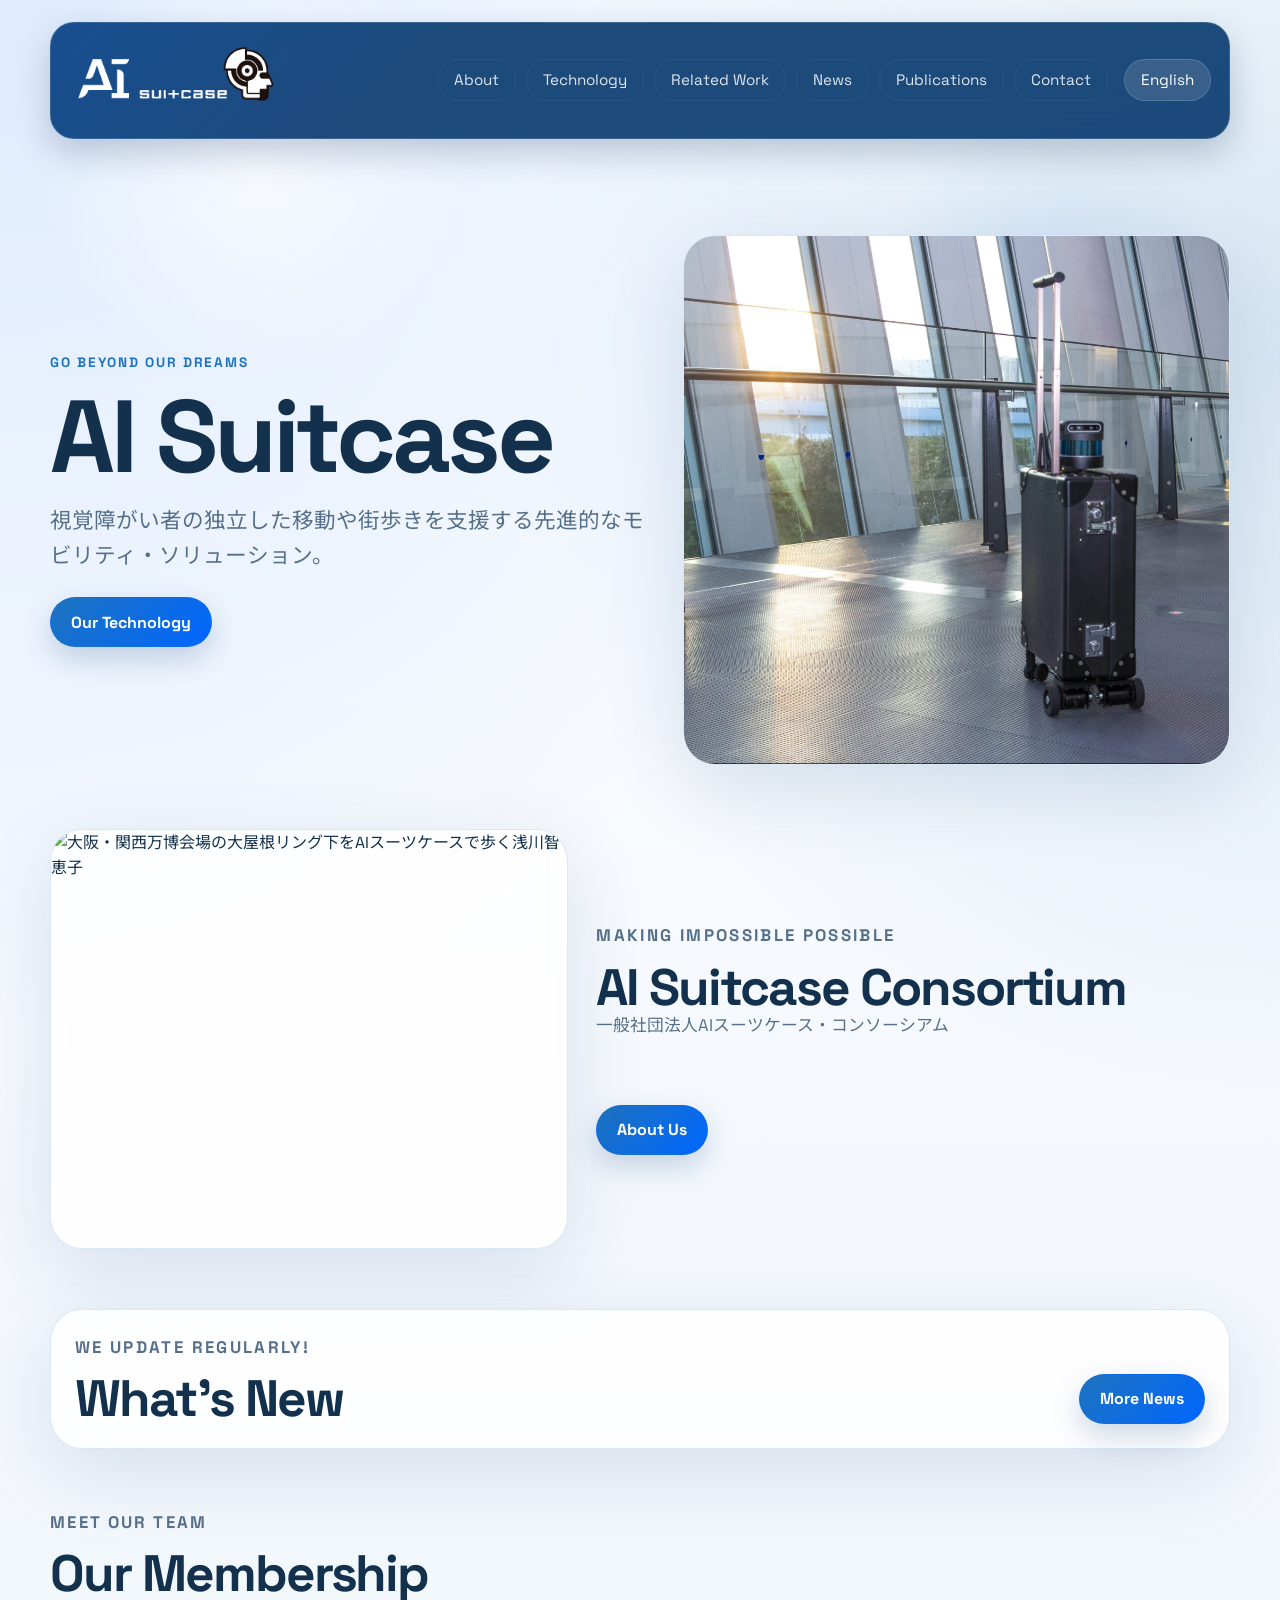
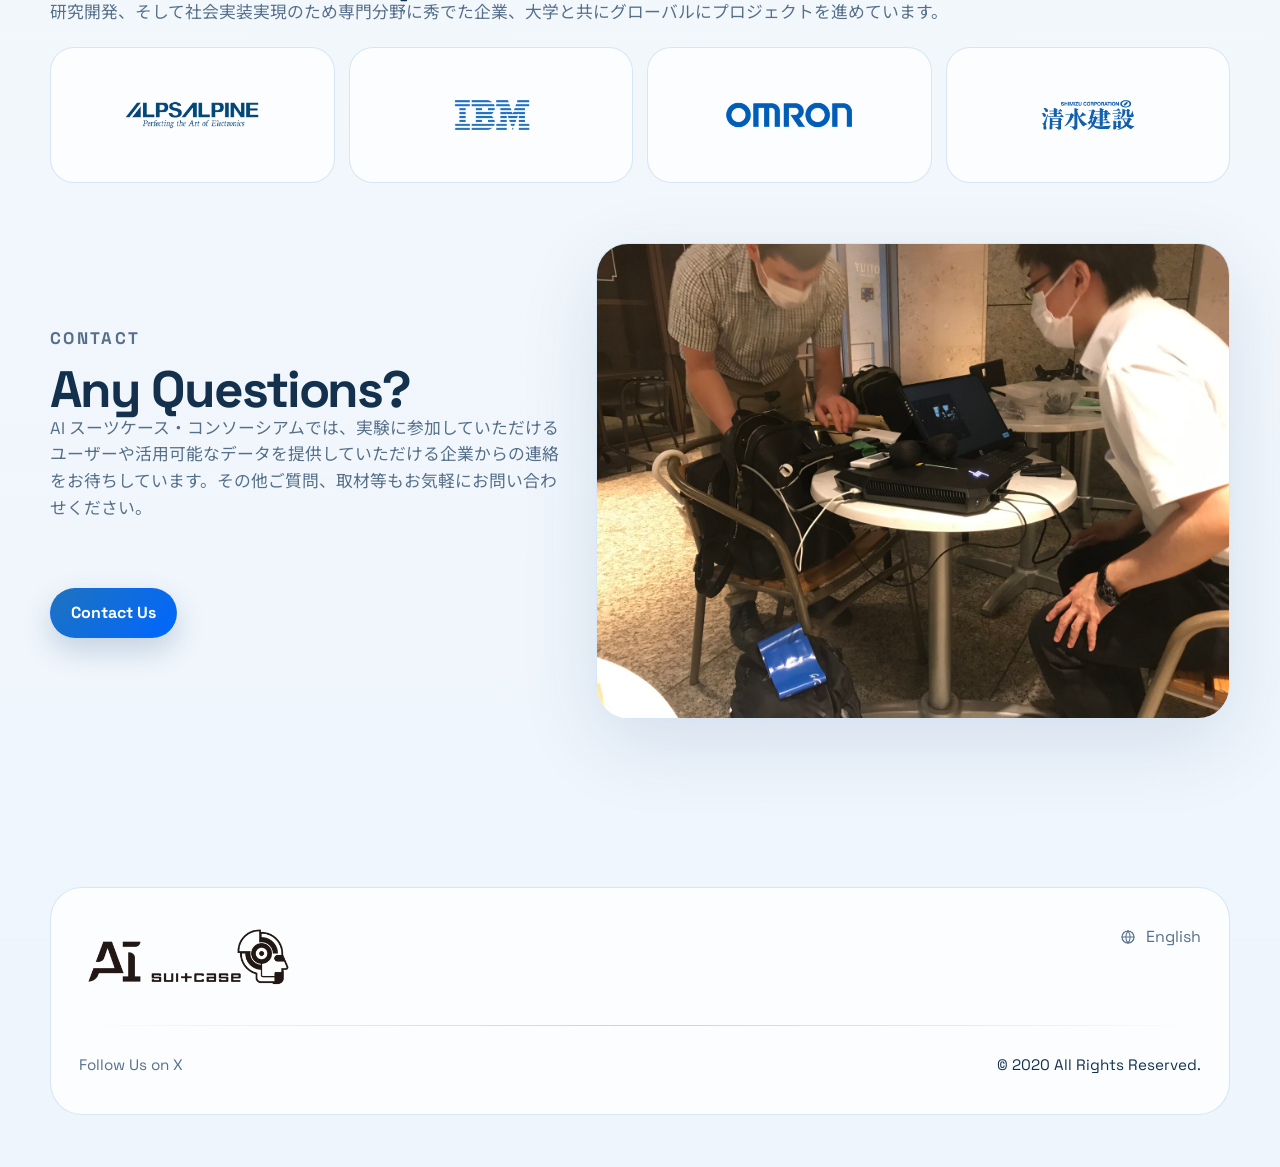
==== commit a3102be8: "Sync from preview 3422e9a414c357f658ca06489f0bd2f35631958c" ====
--- a/docs/index.html
+++ b/docs/index.html
@@ -37,20 +37,20 @@
   </div>
   <div class="hero-media">
     <div class="hero-image-frame">
-      <img src="assets/media/hero-home.jpg" alt="公共空間を移動するAIスーツケース" loading="eager">
+      <img src="assets/media/hero-home.jpg" alt="大阪・関西万博会場のオブジェ前に並ぶ2台のAIスーツケース" loading="eager">
     </div>
   </div>
 </section>
 
 <section class="section split-section reveal home-intro">
   <div class="split-media surface">
-    <img src="assets/media/home-intro-jp.jpg" alt="AIスーツケースの実証実験を行うCAAMPメンバー" loading="lazy">
+    <img src="assets/media/home-intro.jpg" alt="大阪・関西万博会場の大屋根リング下をAIスーツケースで歩く浅川智恵子" loading="lazy">
   </div>
   <div class="split-copy">
     <div class="section-heading">
       <p class="eyebrow">Making Impossible Possible</p>
-      <h2>Consortium for Advanced Assistive Mobility Platform (CAAMP)</h2>
-      <p>一般社団法人 次世代移動支援技術開発コンソーシアム</p>
+      <h2>AI Suitcase Consortium</h2>
+      <p>一般社団法人AIスーツケース・コンソーシアム</p>
     </div>
     <div class="button-row">
       <a class="button" href="about/">About Us</a>
@@ -91,7 +91,7 @@
     </div>
   </div>
   <div class="split-media surface">
-    <img src="assets/media/home-contact.jpg" alt="AIスーツケース利用者とのデモンストレーションの様子" loading="lazy">
+    <img src="assets/media/home-contact.jpg" alt="実験中のメンバーの様子" loading="lazy">
   </div>
 </section>
           </main>
--- a/docs/assets/site.css
+++ b/docs/assets/site.css
@@ -83,7 +83,7 @@
   position: sticky;
   top: 0;
   z-index: 20;
-  padding: 16px 20px 0;
+  padding: 22px 20px 0;
 }
 
 .header-inner {
@@ -176,6 +176,8 @@
 .nav-toggle {
   display: none;
   appearance: none;
+  align-items: center;
+  justify-content: center;
   border: 1px solid rgba(255, 255, 255, 0.14);
   background: rgba(255, 255, 255, 0.14);
   color: #fff;
@@ -184,18 +186,19 @@
   padding: 0 16px;
   font: inherit;
   font-weight: 700;
+  line-height: 1;
   letter-spacing: 0.04em;
   box-shadow: inset 0 1px 0 rgba(255, 255, 255, 0.08);
 }
 
 .site-main {
-  padding: 28px 20px 80px;
+  padding: 40px 20px 112px;
 }
 
 .hero,
 .section {
   max-width: var(--content);
-  margin: 0 auto 24px;
+  margin: 0 auto 36px;
 }
 
 .hero {
@@ -203,7 +206,7 @@
   grid-template-columns: minmax(0, 1.05fr) minmax(320px, 0.95fr);
   gap: 28px;
   align-items: center;
-  padding: 40px 0 8px;
+  padding: 56px 0 16px;
 }
 
 .page-hero {
@@ -334,11 +337,20 @@
   border-radius: var(--radius-xl);
 }
 
+.hero-home .hero-image-frame {
+  min-height: 0;
+}
+
 .hero-image-frame img,
 .split-media img {
   width: 100%;
   height: 100%;
   object-fit: cover;
+}
+
+.hero-home .hero-image-frame img {
+  display: block;
+  height: auto;
 }
 
 .floating-note {
@@ -460,7 +472,7 @@
 .split-section {
   display: grid;
   grid-template-columns: minmax(0, 0.9fr) minmax(0, 1.1fr);
-  gap: 20px;
+  gap: 28px;
   align-items: stretch;
 }
 
@@ -468,8 +480,8 @@
   display: flex;
   flex-direction: column;
   justify-content: center;
-  gap: 16px;
-  padding: 8px 0;
+  gap: 20px;
+  padding: 14px 0;
 }
 
 .split-copy.surface,
@@ -492,7 +504,7 @@
   display: flex;
   align-items: center;
   justify-content: center;
-  min-height: 112px;
+  min-height: 136px;
   padding: 18px;
   border-radius: var(--radius-lg);
   border: 1px solid var(--border);
@@ -505,7 +517,8 @@
 }
 
 .logo-chip img {
-  max-height: 44px;
+  max-width: 72%;
+  max-height: 56px;
   width: auto;
   object-fit: contain;
 }
@@ -536,7 +549,7 @@
 }
 
 .about-page-title {
-  padding-top: 32px;
+  padding-top: 44px;
 }
 
 .about-page-title h1 {
@@ -567,11 +580,19 @@
   max-width: 60rem;
 }
 
+.about-inline-video {
+  min-height: 100%;
+}
+
 .about-inline-video video {
   width: 100%;
-  aspect-ratio: 4 / 3;
+  height: 100%;
+  min-height: 100%;
+  aspect-ratio: auto;
   object-fit: cover;
   background: #000;
+  transform: scale(1.06);
+  transform-origin: center;
 }
 
 .about-rule {
@@ -579,7 +600,7 @@
   grid-template-columns: 1fr auto 1fr;
   gap: 18px;
   align-items: center;
-  margin: 28px 0 18px;
+  margin: 40px 0 24px;
 }
 
 .about-rule h3 {
@@ -621,7 +642,8 @@
 }
 
 .about-logo-grid {
-  grid-template-columns: repeat(4, minmax(0, 1fr));
+  grid-template-columns: repeat(auto-fit, minmax(220px, 260px));
+  justify-content: center;
 }
 
 .about-logo-panel {
@@ -683,7 +705,7 @@
   align-items: end;
   justify-content: space-between;
   gap: 24px;
-  margin-bottom: 22px;
+  margin-bottom: 30px;
 }
 
 .about-tech-grid {
@@ -716,13 +738,14 @@
   display: flex;
   align-items: center;
   justify-content: center;
-  min-height: 52px;
+  width: min(100%, 176px);
+  height: 56px;
+  padding: 8px 12px;
 }
 
 .about-tech-sponsor img {
-  width: auto;
-  max-width: 76%;
-  max-height: 42px;
+  width: 100%;
+  height: 100%;
   object-fit: contain;
 }
 
@@ -732,7 +755,7 @@
 
 .page-title-section,
 .technology-page-title {
-  padding-top: 32px;
+  padding-top: 44px;
 }
 
 .page-title-panel,
@@ -756,7 +779,7 @@
   grid-template-columns: 1fr auto 1fr;
   gap: 18px;
   align-items: center;
-  margin-bottom: 22px;
+  margin-bottom: 30px;
 }
 
 .section-divider-title h2 {
@@ -789,6 +812,22 @@
   justify-items: center;
   gap: 14px;
   text-align: center;
+}
+
+.news-twitter-embed-list {
+  display: grid;
+  gap: 20px;
+  width: min(100%, 560px);
+}
+
+.news-twitter-embed {
+  width: 100%;
+  overflow: hidden;
+}
+
+.news-twitter-embed iframe {
+  max-width: 100%;
+  margin-inline: auto !important;
 }
 
 .news-release-grid,
@@ -956,14 +995,15 @@
   display: flex;
   align-items: center;
   justify-content: center;
-  min-height: 56px;
+  width: min(100%, 176px);
+  height: 56px;
+  padding: 8px 12px;
   margin-top: auto;
 }
 
 .technology-card-sponsor img {
-  width: auto;
-  max-width: 78%;
-  max-height: 44px;
+  width: 100%;
+  height: 100%;
   object-fit: contain;
 }
 
@@ -1032,7 +1072,7 @@
 }
 
 .site-footer {
-  padding: 0 20px 36px;
+  padding: 8px 20px 52px;
 }
 
 .footer-shell {
@@ -1126,7 +1166,7 @@
 
 @media (max-width: 1040px) {
   .site-header {
-    padding: 14px 14px 0;
+    padding: 18px 14px 0;
   }
 
   .header-inner {
@@ -1176,7 +1216,8 @@
   }
 
   .hero {
-    padding-top: 20px;
+    padding-top: 32px;
+    padding-bottom: 12px;
   }
 
   .hero-copy,
@@ -1197,7 +1238,6 @@
   .card-grid-4,
   .metric-grid,
   .about-member-grid-board,
-  .about-logo-grid,
   .about-tech-grid,
   .about-mission-grid,
   .about-media-grid,
@@ -1224,7 +1264,7 @@
 
 @media (max-width: 680px) {
   .site-header {
-    padding: 12px 12px 0;
+    padding: 16px 12px 0;
   }
 
   .header-inner {
@@ -1264,7 +1304,6 @@
   .about-media-grid,
   .about-member-grid-board,
   .about-member-grid-distinguished,
-  .about-logo-grid,
   .about-tech-grid,
   .technology-card-grid,
   .technology-video-grid,
@@ -1315,7 +1354,7 @@
   }
 
   .site-main {
-    padding: 20px 12px 56px;
+    padding: 28px 12px 72px;
   }
 
   .hero,
